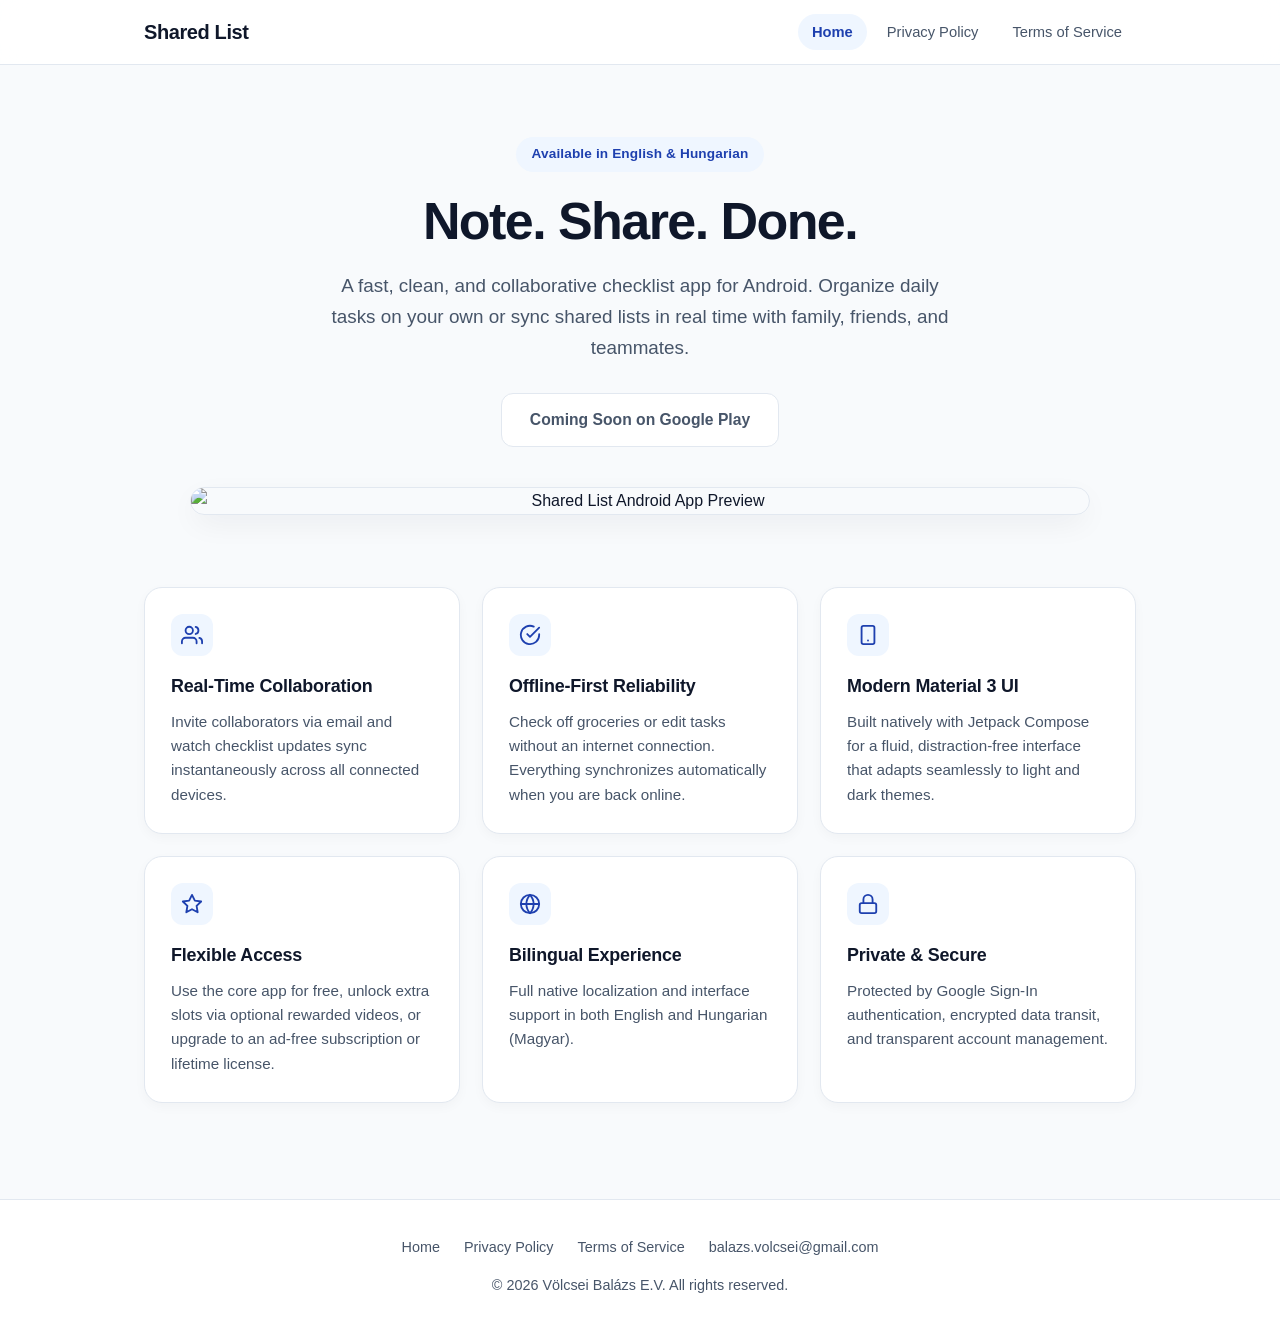
==== docs/index.html @ 23432233 "Update index.html" ====
<!DOCTYPE html>
<html lang="en">
<head>
  <meta charset="UTF-8" />
  <meta name="viewport" content="width=device-width, initial-scale=1.0" />
  <title>Shared List – Note. Share. Done.</title>
  <meta name="description" content="Collaborative checklist and task management app for Android with real-time sync and offline support." />
  <link rel="stylesheet" href="style.css" />
</head>
<body>
  <header>
    <div class="container nav">
      <a href="index.html" class="brand">Shared List</a>
      <nav class="nav-links">
        <a href="index.html" class="active">Home</a>
        <a href="privacy-policy.html">Privacy Policy</a>
        <a href="terms-of-service.html">Terms of Service</a>
      </nav>
    </div>
  </header>

  <main class="container">
    <section class="hero">
      <span class="badge">Available in English &amp; Hungarian</span>
      <h1>Note. Share. Done.</h1>
      <p class="subtitle">
        A fast, clean, and collaborative checklist app for Android. Organize daily tasks on your own or sync shared lists in real time with family, friends, and teammates.
      </p>

      <div class="hero-actions">
        <!-- Once live on Google Play, swap the <span> below with:
        <a href="https://play.google.com/store/apps/details?id=YOUR_PACKAGE_NAME" target="_blank" rel="noopener" class="btn">Get it on Google Play</a>
        -->
        <span class="btn-disabled">Coming Soon on Google Play</span>
      </div>

      <div class="hero-media">
        <img
          class="hero-img"
          src="https://github.com/user-attachments/assets/419040e9-edf5-4b3a-be6b-ce8bc3523b4f"
          alt="Shared List Android App Preview"
        />
      </div>
    </section>

    <section class="grid">
      <div class="card">
        <div class="card-icon">
          <svg viewBox="0 0 24 24" fill="none" stroke="currentColor" stroke-width="2" stroke-linecap="round" stroke-linejoin="round"><path d="M17 21v-2a4 4 0 0 0-4-4H5a4 4 0 0 0-4 4v2"/><circle cx="9" cy="7" r="4"/><path d="M23 21v-2a4 4 0 0 0-3-3.87"/><path d="M16 3.13a4 4 0 0 1 0 7.75"/></svg>
        </div>
        <h3>Real-Time Collaboration</h3>
        <p>Invite collaborators via email and watch checklist updates sync instantaneously across all connected devices.</p>
      </div>

      <div class="card">
        <div class="card-icon">
          <svg viewBox="0 0 24 24" fill="none" stroke="currentColor" stroke-width="2" stroke-linecap="round" stroke-linejoin="round"><path d="M22 11.08V12a10 10 0 1 1-5.93-9.14"/><polyline points="22 4 12 14.01 9 11.01"/></svg>
        </div>
        <h3>Offline-First Reliability</h3>
        <p>Check off groceries or edit tasks without an internet connection. Everything synchronizes automatically when you are back online.</p>
      </div>

      <div class="card">
        <div class="card-icon">
          <svg viewBox="0 0 24 24" fill="none" stroke="currentColor" stroke-width="2" stroke-linecap="round" stroke-linejoin="round"><rect x="5" y="2" width="14" height="20" rx="2" ry="2"/><line x1="12" y1="18" x2="12.01" y2="18"/></svg>
        </div>
        <h3>Modern Material 3 UI</h3>
        <p>Built natively with Jetpack Compose for a fluid, distraction-free interface that adapts seamlessly to light and dark themes.</p>
      </div>

      <div class="card">
        <div class="card-icon">
          <svg viewBox="0 0 24 24" fill="none" stroke="currentColor" stroke-width="2" stroke-linecap="round" stroke-linejoin="round"><polygon points="12 2 15.09 8.26 22 9.27 17 14.14 18.18 21.02 12 17.77 5.82 21.02 7 14.14 2 9.27 8.91 8.26 12 2"/></svg>
        </div>
        <h3>Flexible Access</h3>
        <p>Use the core app for free, unlock extra slots via optional rewarded videos, or upgrade to an ad-free subscription or lifetime license.</p>
      </div>

      <div class="card">
        <div class="card-icon">
          <svg viewBox="0 0 24 24" fill="none" stroke="currentColor" stroke-width="2" stroke-linecap="round" stroke-linejoin="round"><circle cx="12" cy="12" r="10"/><line x1="2" y1="12" x2="22" y2="12"/><path d="M12 2a15.3 15.3 0 0 1 4 10 15.3 15.3 0 0 1-4 10 15.3 15.3 0 0 1-4-10 15.3 15.3 0 0 1 4-10z"/></svg>
        </div>
        <h3>Bilingual Experience</h3>
        <p>Full native localization and interface support in both English and Hungarian (Magyar).</p>
      </div>

      <div class="card">
        <div class="card-icon">
          <svg viewBox="0 0 24 24" fill="none" stroke="currentColor" stroke-width="2" stroke-linecap="round" stroke-linejoin="round"><rect x="3" y="11" width="18" height="11" rx="2" ry="2"/><path d="M7 11V7a5 5 0 0 1 10 0v4"/></svg>
        </div>
        <h3>Private &amp; Secure</h3>
        <p>Protected by Google Sign-In authentication, encrypted data transit, and transparent account management.</p>
      </div>
    </section>
  </main>

  <footer>
    <div class="container">
      <div class="footer-links">
        <a href="index.html">Home</a>
        <a href="privacy-policy.html">Privacy Policy</a>
        <a href="terms-of-service.html">Terms of Service</a>
        <a href="mailto:balazs.volcsei@gmail.com">balazs.volcsei@gmail.com</a>
      </div>
      <p>&copy; 2026 Völcsei Balázs E.V. All rights reserved.</p>
    </div>
  </footer>
</body>
</html>
---- docs/style.css ----
:root {
  --bg: #f8fafc;
  --surface: #ffffff;
  --surface-hover: #f1f5f9;
  --header-bg: rgba(255, 255, 255, 0.88);
  --text: #0f172a;
  --text-muted: #475569;
  --primary: #2563eb;
  --primary-hover: #1d4ed8;
  --border: #e2e8f0;
  --badge-bg: #eff6ff;
  --badge-text: #1e40af;
  --shadow: 0 10px 30px -5px rgba(15, 23, 42, 0.08);
  --card-shadow: 0 4px 12px rgba(15, 23, 42, 0.03);
}

@media (prefers-color-scheme: dark) {
  :root {
    --bg: #0b1120;
    --surface: #151f32;
    --surface-hover: #1e293b;
    --header-bg: rgba(21, 31, 50, 0.88);
    --text: #f8fafc;
    --text-muted: #94a3b8;
    --primary: #3b82f6;
    --primary-hover: #60a5fa;
    --border: #26354d;
    --badge-bg: rgba(59, 130, 246, 0.16);
    --badge-text: #93c5fd;
    --shadow: 0 16px 36px -6px rgba(0, 0, 0, 0.45);
    --card-shadow: 0 4px 16px rgba(0, 0, 0, 0.2);
  }
}

* {
  box-sizing: border-box;
  margin: 0;
  padding: 0;
}

html {
  scroll-behavior: smooth;
}

body {
  font-family: -apple-system, BlinkMacSystemFont, "Segoe UI", Roboto, Helvetica, Arial, sans-serif;
  background-color: var(--bg);
  color: var(--text);
  line-height: 1.65;
  min-height: 100vh;
  display: flex;
  flex-direction: column;
  -webkit-font-smoothing: antialiased;
}

main {
  flex: 1;
}

.container {
  width: 100%;
  max-width: 1040px;
  margin: 0 auto;
  padding: 0 24px;
}

/* Sticky Material-style Top Bar */
header {
  position: sticky;
  top: 0;
  z-index: 100;
  border-bottom: 1px solid var(--border);
  background: var(--header-bg);
  backdrop-filter: blur(12px);
  -webkit-backdrop-filter: blur(12px);
  padding: 14px 0;
}

.nav {
  display: flex;
  justify-content: space-between;
  align-items: center;
  gap: 16px;
}

.brand {
  font-weight: 700;
  font-size: 1.25rem;
  letter-spacing: -0.02em;
  color: var(--text);
  text-decoration: none;
  white-space: nowrap;
}

.nav-links {
  display: flex;
  align-items: center;
  flex-wrap: wrap;
  gap: 6px;
}

.nav-links a {
  color: var(--text-muted);
  text-decoration: none;
  font-size: 0.92rem;
  font-weight: 500;
  padding: 6px 14px;
  border-radius: 999px;
  transition: background-color 0.2s, color 0.2s;
}

.nav-links a:hover {
  color: var(--text);
  background-color: var(--surface-hover);
}

.nav-links a.active {
  color: var(--badge-text);
  background-color: var(--badge-bg);
  font-weight: 600;
}

/* Hero Section */
.hero {
  text-align: center;
  padding: clamp(40px, 7vw, 72px) 0 36px;
}

.badge {
  display: inline-block;
  background: var(--badge-bg);
  color: var(--badge-text);
  padding: 6px 16px;
  border-radius: 999px;
  font-size: 0.85rem;
  font-weight: 600;
  letter-spacing: 0.01em;
  margin-bottom: 20px;
}

h1 {
  font-size: clamp(2.1rem, 5vw, 3.25rem);
  font-weight: 800;
  letter-spacing: -0.03em;
  line-height: 1.15;
  margin-bottom: 18px;
}

.subtitle {
  font-size: clamp(1rem, 2vw, 1.18rem);
  color: var(--text-muted);
  max-width: 640px;
  margin: 0 auto 30px;
}

.hero-actions {
  margin-bottom: 40px;
}

.btn,
.legal-content a.btn {
  display: inline-block;
  background: var(--primary);
  color: #ffffff;
  padding: 13px 28px;
  border-radius: 12px;
  text-decoration: none;
  font-weight: 600;
  font-size: 0.98rem;
  box-shadow: 0 4px 12px rgba(37, 99, 235, 0.25);
  transition: background 0.2s, transform 0.15s, box-shadow 0.2s;
}

.btn:hover,
.legal-content a.btn:hover {
  background: var(--primary-hover);
  color: #ffffff;
  transform: translateY(-1px);
}

.btn-disabled {
  display: inline-block;
  background: var(--surface);
  color: var(--text-muted);
  border: 1px solid var(--border);
  padding: 13px 28px;
  border-radius: 12px;
  font-weight: 600;
  font-size: 0.98rem;
  cursor: default;
}

.hero-media {
  max-width: 900px;
  margin: 0 auto;
}

.hero-img {
  width: 100%;
  height: auto;
  display: block;
  border-radius: 20px;
  border: 1px solid var(--border);
  box-shadow: var(--shadow);
}

/* Feature Grid (3 cols large, 2 cols tablet, 1 col mobile) */
.grid {
  display: grid;
  grid-template-columns: repeat(3, 1fr);
  gap: 22px;
  margin: 36px 0 56px;
}

.card {
  background: var(--surface);
  border: 1px solid var(--border);
  border-radius: 18px;
  padding: 26px;
  box-shadow: var(--card-shadow);
  transition: transform 0.2s, border-color 0.2s;
}

.card:hover {
  transform: translateY(-2px);
  border-color: var(--primary);
}

.card-icon {
  width: 42px;
  height: 42px;
  border-radius: 12px;
  background: var(--badge-bg);
  color: var(--badge-text);
  display: flex;
  align-items: center;
  justify-content: center;
  margin-bottom: 16px;
}

.card-icon svg {
  width: 22px;
  height: 22px;
}

.card h3 {
  margin-bottom: 8px;
  font-size: 1.12rem;
  font-weight: 700;
  letter-spacing: -0.01em;
}

.card p {
  color: var(--text-muted);
  font-size: 0.95rem;
  line-height: 1.6;
}

/* Legal Document Container (Constrained to 840px for readability) */
.legal-content {
  background: var(--surface);
  border: 1px solid var(--border);
  border-radius: 18px;
  padding: clamp(24px, 5vw, 44px);
  margin: 40px auto;
  max-width: 840px;
  box-shadow: var(--card-shadow);
}

.legal-content h1 {
  font-size: clamp(1.65rem, 3.5vw, 2.15rem);
  margin-bottom: 16px;
}

.legal-content h2 {
  margin-top: 30px;
  margin-bottom: 12px;
  font-size: clamp(1.25rem, 2.5vw, 1.45rem);
  letter-spacing: -0.01em;
}

.legal-content h3 {
  margin-top: 22px;
  margin-bottom: 8px;
  font-size: 1.1rem;
}

.legal-content p,
.legal-content li {
  color: var(--text-muted);
  margin-bottom: 12px;
  font-size: 0.98rem;
}

.legal-content ul,
.legal-content ol {
  padding-left: 24px;
  margin-bottom: 16px;
}

.legal-content a {
  color: var(--primary);
  text-underline-offset: 3px;
}

.highlight-box {
  background: var(--badge-bg);
  border-left: 4px solid var(--primary);
  padding: 16px 20px;
  border-radius: 10px;
  margin: 22px 0;
}

/* Footer */
footer {
  border-top: 1px solid var(--border);
  background: var(--surface);
  padding: 36px 0;
  margin-top: 40px;
  text-align: center;
  color: var(--text-muted);
  font-size: 0.9rem;
}

.footer-links {
  display: flex;
  justify-content: center;
  flex-wrap: wrap;
  gap: 12px 24px;
  margin-bottom: 14px;
}

.footer-links a {
  color: var(--text-muted);
  text-decoration: none;
  transition: color 0.2s;
}

.footer-links a:hover {
  color: var(--primary);
  text-decoration: underline;
}

/* Tablet Breakpoint */
@media (max-width: 920px) {
  .grid {
    grid-template-columns: repeat(2, 1fr);
  }
}

/* Mobile Breakpoint */
@media (max-width: 640px) {
  .container {
    padding: 0 16px;
  }

  .nav {
    flex-direction: column;
    align-items: center;
    gap: 10px;
  }

  .nav-links {
    justify-content: center;
    gap: 4px;
  }

  .nav-links a {
    font-size: 0.85rem;
    padding: 5px 10px;
  }

  .grid {
    grid-template-columns: 1fr;
    gap: 16px;
    margin: 28px 0 40px;
  }

  .card {
    padding: 22px;
  }

  .legal-content {
    margin: 24px auto;
    border-radius: 14px;
  }

  .footer-links {
    gap: 10px 16px;
  }
}
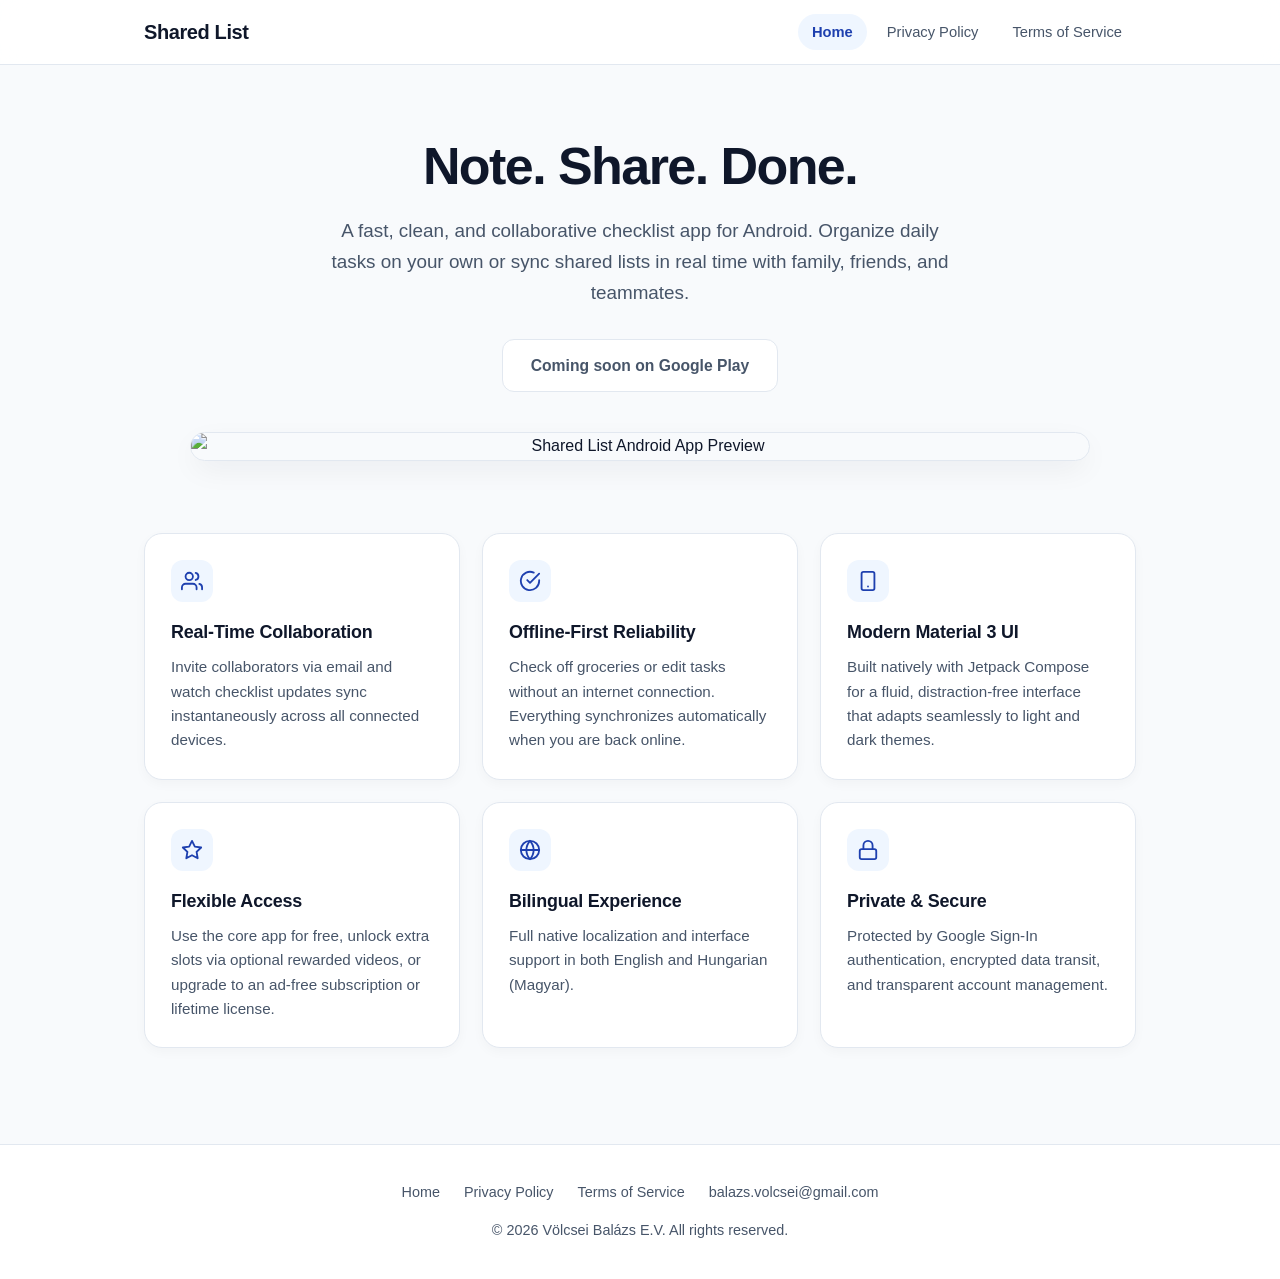
==== commit e52c6b63: "Update index.html to modify availability badge and button text Removed the badge indicating availabi" ====
--- a/docs/index.html
+++ b/docs/index.html
@@ -21,7 +21,6 @@
 
   <main class="container">
     <section class="hero">
-      <span class="badge">Available in English &amp; Hungarian</span>
       <h1>Note. Share. Done.</h1>
       <p class="subtitle">
         A fast, clean, and collaborative checklist app for Android. Organize daily tasks on your own or sync shared lists in real time with family, friends, and teammates.
@@ -31,7 +30,7 @@
         <!-- Once live on Google Play, swap the <span> below with:
         <a href="https://play.google.com/store/apps/details?id=YOUR_PACKAGE_NAME" target="_blank" rel="noopener" class="btn">Get it on Google Play</a>
         -->
-        <span class="btn-disabled">Coming Soon on Google Play</span>
+        <span class="btn-disabled">Coming soon on Google Play</span>
       </div>
 
       <div class="hero-media">
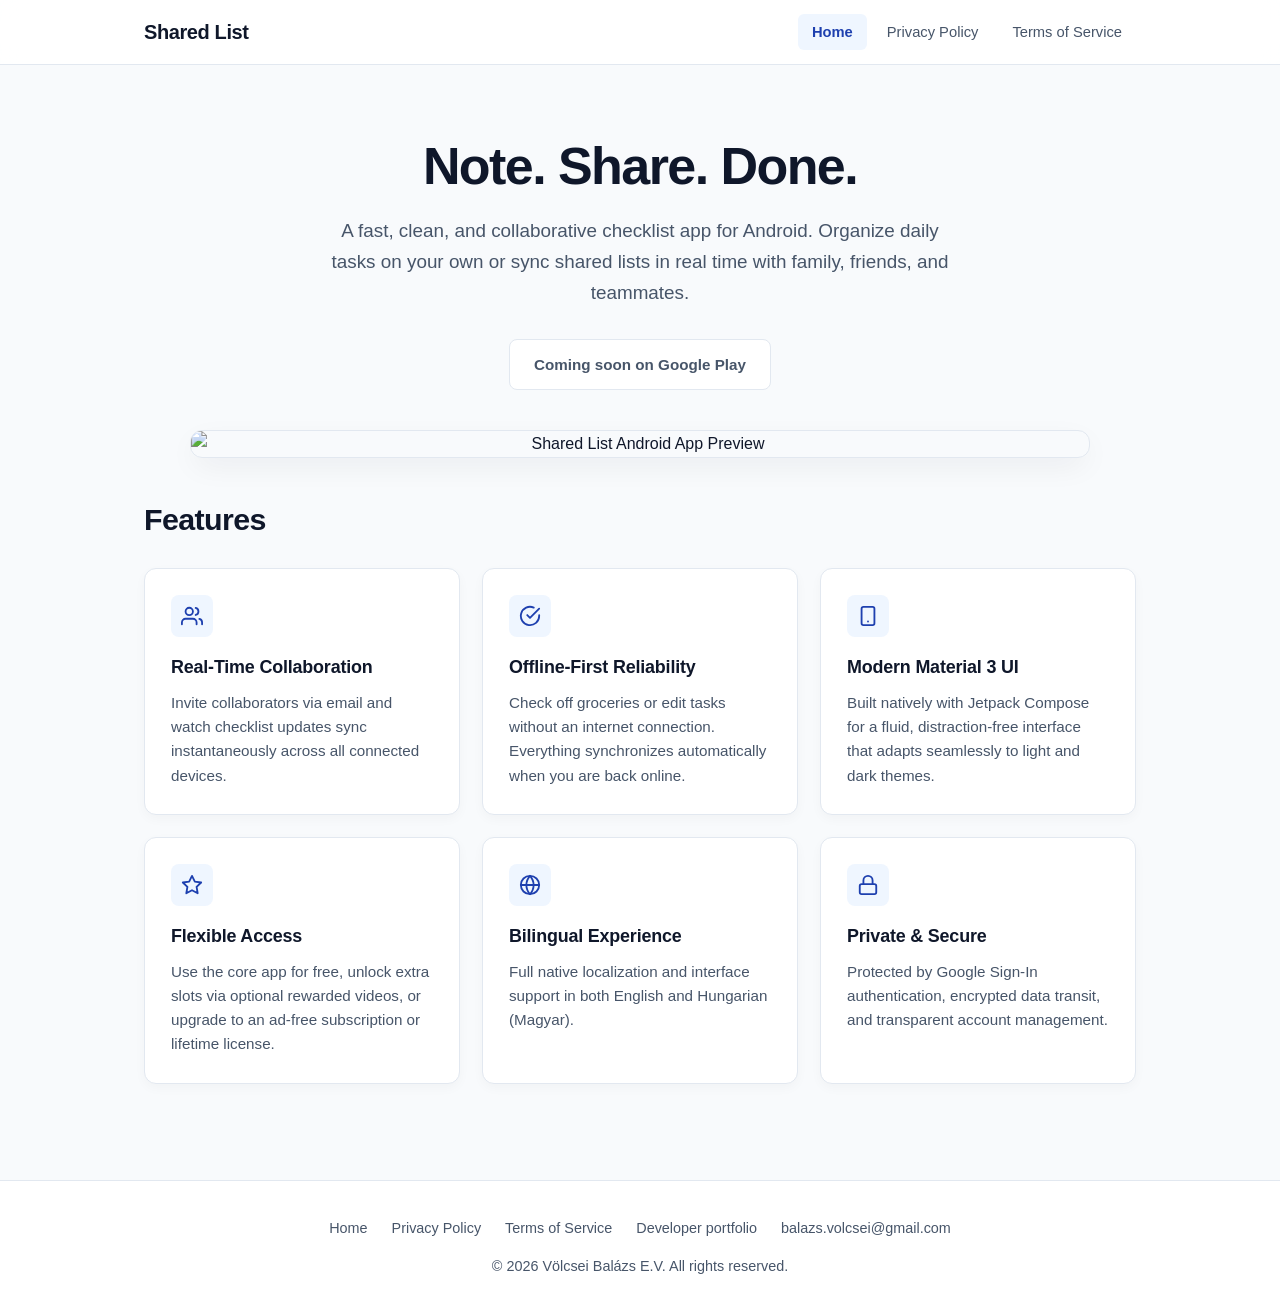
==== commit c67ecf92: "feat: add documentation and website pages for app privacy policy, terms, and account deletion" ====
--- a/docs/index.html
+++ b/docs/index.html
@@ -3,6 +3,7 @@
 <head>
   <meta charset="UTF-8" />
   <meta name="viewport" content="width=device-width, initial-scale=1.0" />
+  <meta name="color-scheme" content="light dark" />
   <title>Shared List – Note. Share. Done.</title>
   <meta name="description" content="Collaborative checklist and task management app for Android with real-time sync and offline support." />
   <link rel="stylesheet" href="style.css" />
@@ -42,7 +43,9 @@
       </div>
     </section>
 
-    <section class="grid">
+    <section class="block" id="features">
+      <h2>Features</h2>
+      <div class="grid">
       <div class="card">
         <div class="card-icon">
           <svg viewBox="0 0 24 24" fill="none" stroke="currentColor" stroke-width="2" stroke-linecap="round" stroke-linejoin="round"><path d="M17 21v-2a4 4 0 0 0-4-4H5a4 4 0 0 0-4 4v2"/><circle cx="9" cy="7" r="4"/><path d="M23 21v-2a4 4 0 0 0-3-3.87"/><path d="M16 3.13a4 4 0 0 1 0 7.75"/></svg>
@@ -90,6 +93,7 @@
         <h3>Private &amp; Secure</h3>
         <p>Protected by Google Sign-In authentication, encrypted data transit, and transparent account management.</p>
       </div>
+      </div>
     </section>
   </main>
 
@@ -99,6 +103,7 @@
         <a href="index.html">Home</a>
         <a href="privacy-policy.html">Privacy Policy</a>
         <a href="terms-of-service.html">Terms of Service</a>
+        <a href="https://balazs-volcsei.github.io/">Developer portfolio</a>
         <a href="mailto:balazs.volcsei@gmail.com">balazs.volcsei@gmail.com</a>
       </div>
       <p>&copy; 2026 Völcsei Balázs E.V. All rights reserved.</p>
--- a/docs/style.css
+++ b/docs/style.css
@@ -64,7 +64,7 @@
   padding: 0 24px;
 }
 
-/* Sticky Material-style Top Bar */
+/* Sticky top bar */
 header {
   position: sticky;
   top: 0;
@@ -105,7 +105,7 @@
   font-size: 0.92rem;
   font-weight: 500;
   padding: 6px 14px;
-  border-radius: 999px;
+  border-radius: 6px;
   transition: background-color 0.2s, color 0.2s;
 }
 
@@ -120,22 +120,10 @@
   font-weight: 600;
 }
 
-/* Hero Section */
+/* Hero */
 .hero {
   text-align: center;
   padding: clamp(40px, 7vw, 72px) 0 36px;
-}
-
-.badge {
-  display: inline-block;
-  background: var(--badge-bg);
-  color: var(--badge-text);
-  padding: 6px 16px;
-  border-radius: 999px;
-  font-size: 0.85rem;
-  font-weight: 600;
-  letter-spacing: 0.01em;
-  margin-bottom: 20px;
 }
 
 h1 {
@@ -154,40 +142,68 @@
 }
 
 .hero-actions {
+  display: flex;
+  justify-content: center;
+  flex-wrap: wrap;
+  gap: 12px;
   margin-bottom: 40px;
+}
+
+/* Rectangular buttons */
+.btn,
+.btn-outline,
+.btn-disabled {
+  display: inline-flex;
+  align-items: center;
+  justify-content: center;
+  gap: 8px;
+  padding: 12px 24px;
+  border-radius: 8px;
+  text-decoration: none;
+  font-weight: 600;
+  font-size: 0.95rem;
+  border: 1px solid transparent;
+  transition: all 0.2s ease;
 }
 
 .btn,
 .legal-content a.btn {
-  display: inline-block;
   background: var(--primary);
   color: #ffffff;
-  padding: 13px 28px;
-  border-radius: 12px;
-  text-decoration: none;
-  font-weight: 600;
-  font-size: 0.98rem;
-  box-shadow: 0 4px 12px rgba(37, 99, 235, 0.25);
-  transition: background 0.2s, transform 0.15s, box-shadow 0.2s;
+  border-color: var(--primary);
 }
 
 .btn:hover,
 .legal-content a.btn:hover {
   background: var(--primary-hover);
+  border-color: var(--primary-hover);
   color: #ffffff;
-  transform: translateY(-1px);
+}
+
+.btn-outline {
+  background: transparent;
+  color: var(--text);
+  border-color: var(--border);
+}
+
+.btn-outline:hover {
+  border-color: var(--primary);
+  color: var(--primary);
+  background: var(--surface-hover);
 }
 
 .btn-disabled {
-  display: inline-block;
   background: var(--surface);
   color: var(--text-muted);
-  border: 1px solid var(--border);
-  padding: 13px 28px;
-  border-radius: 12px;
-  font-weight: 600;
-  font-size: 0.98rem;
+  border-color: var(--border);
   cursor: default;
+}
+
+.btn svg,
+.btn-outline svg {
+  width: 18px;
+  height: 18px;
+  flex-shrink: 0;
 }
 
 .hero-media {
@@ -199,23 +215,28 @@
   width: 100%;
   height: auto;
   display: block;
-  border-radius: 20px;
+  border-radius: 12px;
   border: 1px solid var(--border);
   box-shadow: var(--shadow);
 }
 
-/* Feature Grid (3 cols large, 2 cols tablet, 1 col mobile) */
-.grid {
-  display: grid;
-  grid-template-columns: repeat(3, 1fr);
-  gap: 22px;
-  margin: 36px 0 56px;
-}
-
+/* Sections */
+section.block {
+  margin-bottom: 56px;
+}
+
+section.block > h2 {
+  font-size: clamp(1.5rem, 3vw, 1.9rem);
+  font-weight: 800;
+  letter-spacing: -0.02em;
+  margin-bottom: 24px;
+}
+
+/* Cards */
 .card {
   background: var(--surface);
   border: 1px solid var(--border);
-  border-radius: 18px;
+  border-radius: 12px;
   padding: 26px;
   box-shadow: var(--card-shadow);
   transition: transform 0.2s, border-color 0.2s;
@@ -229,7 +250,7 @@
 .card-icon {
   width: 42px;
   height: 42px;
-  border-radius: 12px;
+  border-radius: 8px;
   background: var(--badge-bg);
   color: var(--badge-text);
   display: flex;
@@ -256,11 +277,157 @@
   line-height: 1.6;
 }
 
-/* Legal Document Container (Constrained to 840px for readability) */
+.grid-2 {
+  display: grid;
+  grid-template-columns: repeat(2, 1fr);
+  gap: 22px;
+}
+
+/* About */
+.about-card p + p {
+  margin-top: 14px;
+}
+
+.about-card > h3 {
+  font-size: 1.3rem;
+  margin-bottom: 12px;
+}
+
+.about-roles {
+  margin-top: 6px;
+}
+
+.about-roles .skill-group p {
+  font-size: 0.95rem;
+}
+
+.about-roles .sep {
+  margin: 0 6px;
+}
+
+/* App cards */
+.app-card {
+  display: flex;
+  flex-direction: column;
+  padding: 0;
+  overflow: hidden;
+}
+
+.preview {
+  aspect-ratio: 16 / 9;
+  width: 100%;
+  background: var(--surface-hover);
+  border-bottom: 1px solid var(--border);
+  overflow: hidden;
+}
+
+.preview img {
+  width: 100%;
+  height: 100%;
+  object-fit: cover;
+  display: block;
+}
+
+.preview.placeholder {
+  display: flex;
+  align-items: center;
+  justify-content: center;
+  color: var(--text-muted);
+}
+
+.preview.placeholder svg {
+  width: 72px;
+  height: 72px;
+}
+
+.app-body {
+  padding: 26px;
+  display: flex;
+  flex-direction: column;
+  gap: 16px;
+  flex: 1;
+}
+
+.app-body h3 {
+  margin-bottom: 0;
+  font-size: 1.3rem;
+}
+
+.card-actions {
+  display: flex;
+  flex-wrap: wrap;
+  gap: 12px;
+  margin-top: auto;
+}
+
+/* Tags */
+.tags {
+  display: flex;
+  flex-wrap: wrap;
+  gap: 6px;
+}
+
+.tag {
+  display: inline-block;
+  background: var(--badge-bg);
+  color: var(--badge-text);
+  padding: 4px 10px;
+  border-radius: 6px;
+  font-size: 0.82rem;
+  font-weight: 600;
+}
+
+.skill-group {
+  margin-top: 18px;
+}
+
+.skill-group h4 {
+  font-size: 0.92rem;
+  font-weight: 600;
+  margin-bottom: 8px;
+}
+
+/* Contact */
+.contact-card {
+  text-align: center;
+  padding: clamp(28px, 5vw, 48px);
+  box-shadow: var(--shadow);
+}
+
+.contact-card h2 {
+  font-size: clamp(1.5rem, 3vw, 1.9rem);
+  font-weight: 800;
+  letter-spacing: -0.02em;
+  margin-bottom: 12px;
+}
+
+.contact-card p {
+  max-width: 600px;
+  margin: 0 auto 26px;
+  color: var(--text-muted);
+}
+
+.contact-card .card-actions {
+  justify-content: center;
+}
+
+.contact-card:hover,
+.contact-card:hover .card-actions {
+  transform: none;
+}
+
+/* Feature grid (3 columns) */
+.grid {
+  display: grid;
+  grid-template-columns: repeat(3, 1fr);
+  gap: 22px;
+}
+
+/* Legal Document Container */
 .legal-content {
   background: var(--surface);
   border: 1px solid var(--border);
-  border-radius: 18px;
+  border-radius: 12px;
   padding: clamp(24px, 5vw, 44px);
   margin: 40px auto;
   max-width: 840px;
@@ -303,12 +470,51 @@
   text-underline-offset: 3px;
 }
 
+/* Jump Links Section */
 .highlight-box {
   background: var(--badge-bg);
   border-left: 4px solid var(--primary);
   padding: 16px 20px;
-  border-radius: 10px;
+  border-radius: 8px;
   margin: 22px 0;
+  display: flex;
+  align-items: center;
+  flex-wrap: wrap;
+  gap: 12px;
+}
+
+.jump-label {
+  font-weight: 600;
+  color: var(--badge-text);
+  margin-right: 4px;
+  font-size: 0.95rem;
+}
+
+.jump-buttons {
+  display: flex;
+  flex-wrap: wrap;
+  gap: 10px;
+}
+
+.btn-jump {
+  display: inline-flex;
+  align-items: center;
+  justify-content: center;
+  background: var(--surface);
+  color: var(--text);
+  border: 1px solid var(--border);
+  padding: 6px 14px;
+  border-radius: 6px;
+  text-decoration: none;
+  font-size: 0.9rem;
+  font-weight: 500;
+  transition: all 0.2s ease;
+}
+
+.btn-jump:hover {
+  border-color: var(--primary);
+  color: var(--primary);
+  background: var(--surface-hover);
 }
 
 /* Footer */
@@ -341,14 +547,19 @@
   text-decoration: underline;
 }
 
-/* Tablet Breakpoint */
+/* Tablet */
 @media (max-width: 920px) {
+  .grid-2 {
+    gap: 18px;
+  }
+
   .grid {
     grid-template-columns: repeat(2, 1fr);
-  }
-}
-
-/* Mobile Breakpoint */
+    gap: 18px;
+  }
+}
+
+/* Mobile */
 @media (max-width: 640px) {
   .container {
     padding: 0 16px;
@@ -370,10 +581,10 @@
     padding: 5px 10px;
   }
 
-  .grid {
+  .grid,
+  .grid-2 {
     grid-template-columns: 1fr;
     gap: 16px;
-    margin: 28px 0 40px;
   }
 
   .card {
@@ -385,7 +596,18 @@
     border-radius: 14px;
   }
 
+  .hero-actions .btn,
+  .hero-actions .btn-outline,
+  .card-actions > * {
+    width: 100%;
+  }
+
   .footer-links {
     gap: 10px 16px;
   }
 }
+
+/* Offset for sticky header anchor jumps */
+section[id] {
+  scroll-margin-top: 100px;
+}
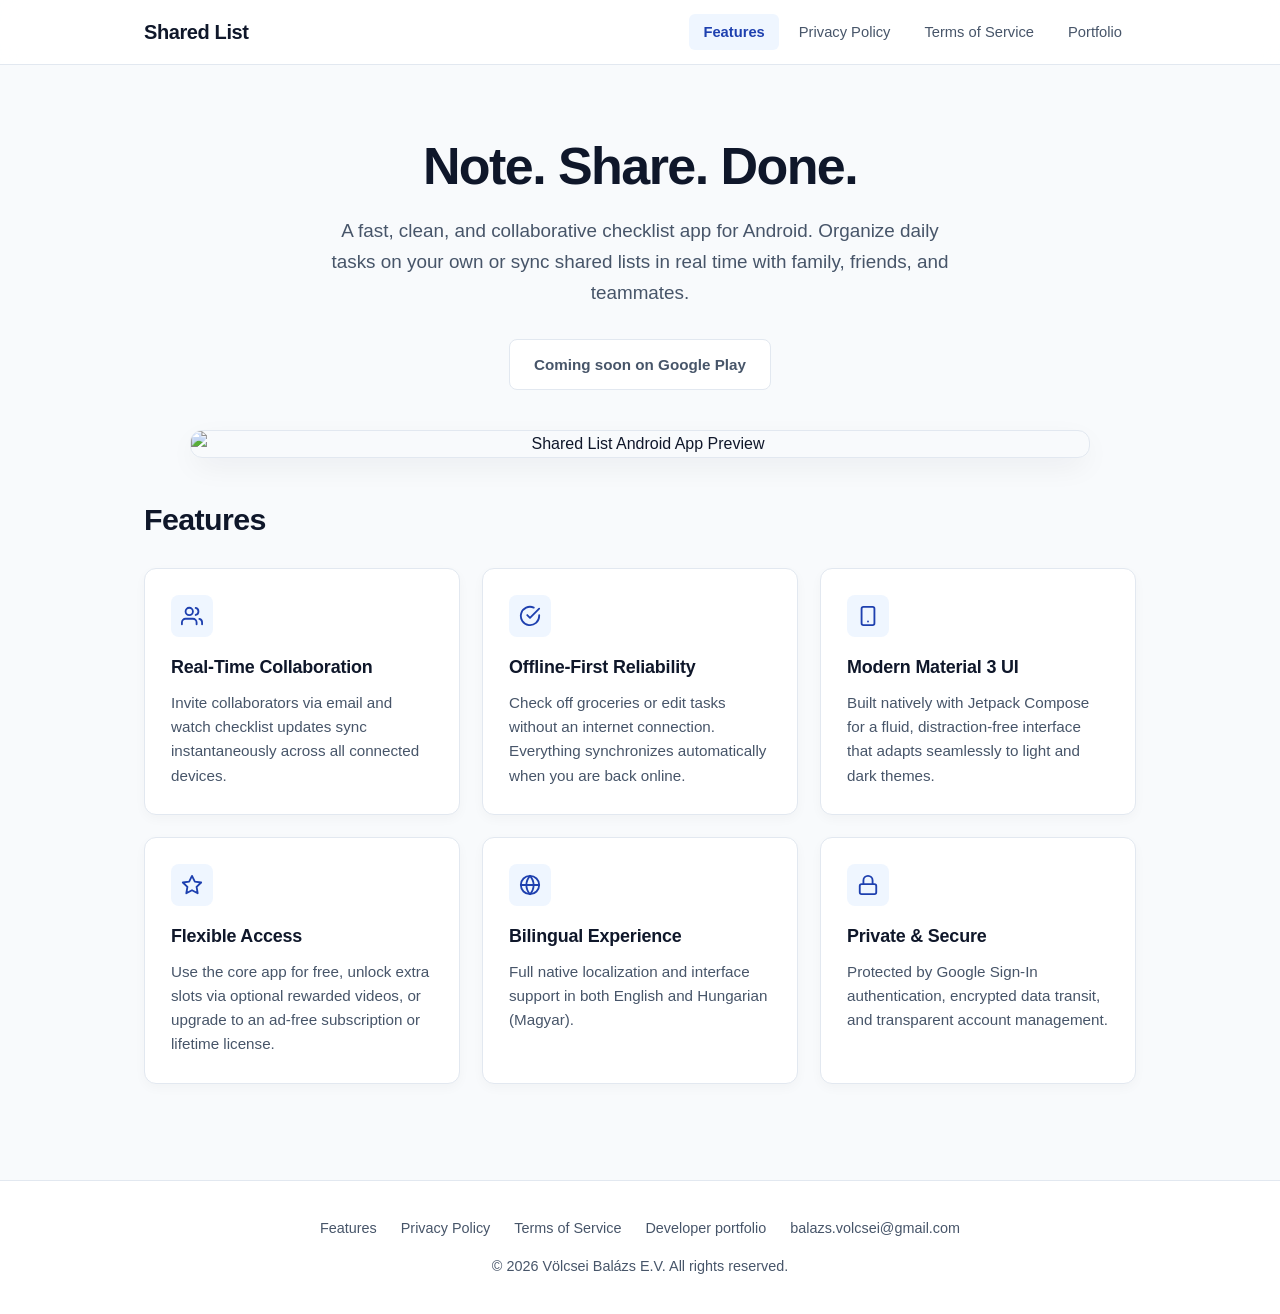
==== commit 966a52e3: "feat: add project documentation and web pages for app features, privacy policy, and account deletion" ====
--- a/docs/index.html
+++ b/docs/index.html
@@ -13,9 +13,10 @@
     <div class="container nav">
       <a href="index.html" class="brand">Shared List</a>
       <nav class="nav-links">
-        <a href="index.html" class="active">Home</a>
+        <a href="index.html" class="active">Features</a>
         <a href="privacy-policy.html">Privacy Policy</a>
         <a href="terms-of-service.html">Terms of Service</a>
+        <a href="https://balazs-volcsei.github.io/">Portfolio</a>
       </nav>
     </div>
   </header>
@@ -100,7 +101,7 @@
   <footer>
     <div class="container">
       <div class="footer-links">
-        <a href="index.html">Home</a>
+        <a href="index.html">Features</a>
         <a href="privacy-policy.html">Privacy Policy</a>
         <a href="terms-of-service.html">Terms of Service</a>
         <a href="https://balazs-volcsei.github.io/">Developer portfolio</a>
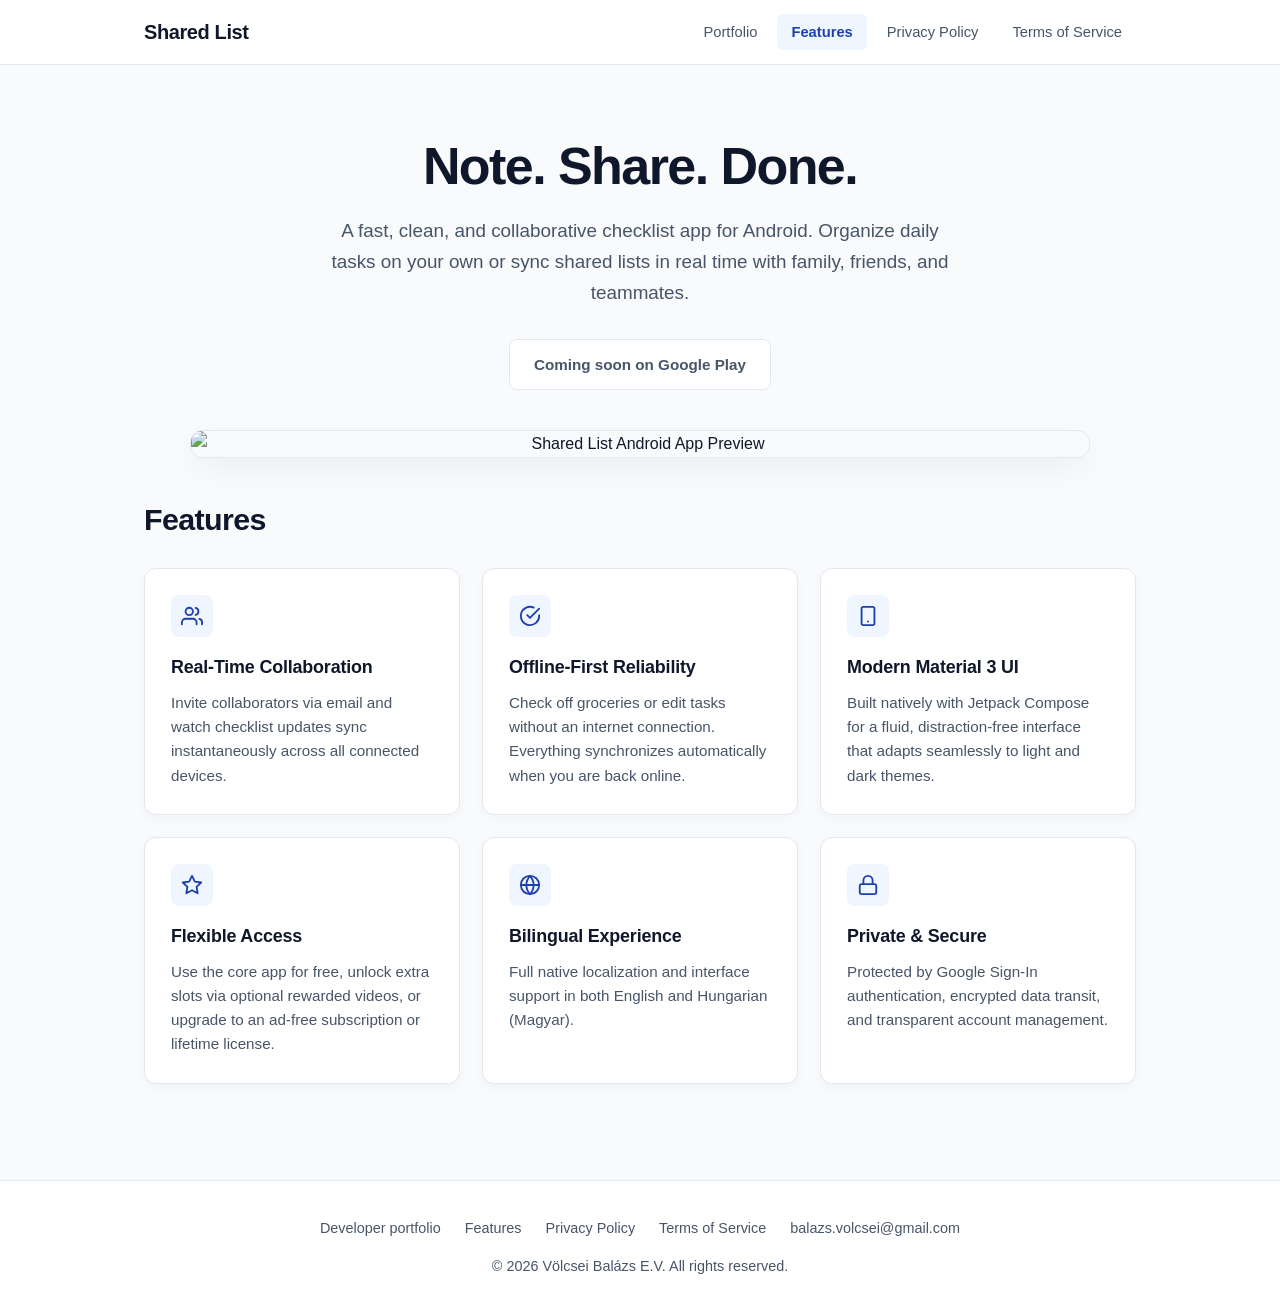
==== commit d1c6c945: "feat: add legal and landing page documentation for Shared List Android" ====
--- a/docs/index.html
+++ b/docs/index.html
@@ -13,10 +13,10 @@
     <div class="container nav">
       <a href="index.html" class="brand">Shared List</a>
       <nav class="nav-links">
+        <a href="https://balazs-volcsei.github.io/">Portfolio</a>
         <a href="index.html" class="active">Features</a>
         <a href="privacy-policy.html">Privacy Policy</a>
         <a href="terms-of-service.html">Terms of Service</a>
-        <a href="https://balazs-volcsei.github.io/">Portfolio</a>
       </nav>
     </div>
   </header>
@@ -101,10 +101,10 @@
   <footer>
     <div class="container">
       <div class="footer-links">
+        <a href="https://balazs-volcsei.github.io/">Developer portfolio</a>
         <a href="index.html">Features</a>
         <a href="privacy-policy.html">Privacy Policy</a>
         <a href="terms-of-service.html">Terms of Service</a>
-        <a href="https://balazs-volcsei.github.io/">Developer portfolio</a>
         <a href="mailto:balazs.volcsei@gmail.com">balazs.volcsei@gmail.com</a>
       </div>
       <p>&copy; 2026 Völcsei Balázs E.V. All rights reserved.</p>
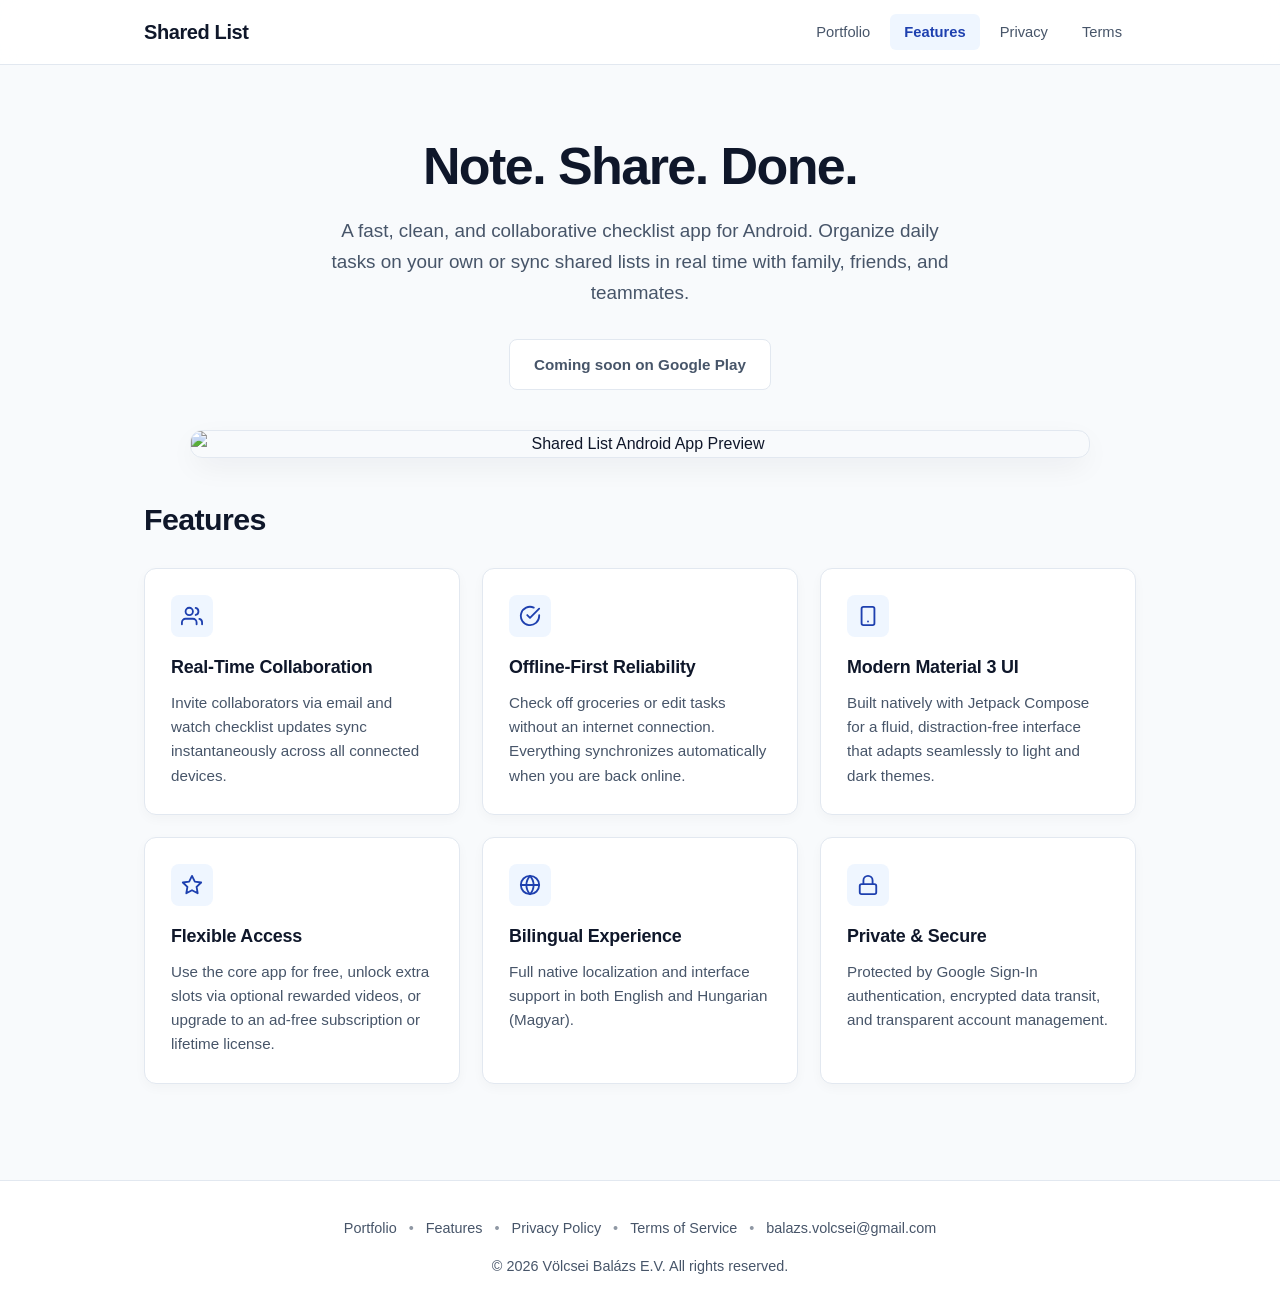
==== commit d3a712ce: "feat: add project documentation and web pages for app features, privacy, terms, and account deletion" ====
--- a/docs/index.html
+++ b/docs/index.html
@@ -15,8 +15,8 @@
       <nav class="nav-links">
         <a href="https://balazs-volcsei.github.io/">Portfolio</a>
         <a href="index.html" class="active">Features</a>
-        <a href="privacy-policy.html">Privacy Policy</a>
-        <a href="terms-of-service.html">Terms of Service</a>
+        <a href="privacy-policy.html">Privacy</a>
+        <a href="terms-of-service.html">Terms</a>
       </nav>
     </div>
   </header>
@@ -101,7 +101,7 @@
   <footer>
     <div class="container">
       <div class="footer-links">
-        <a href="https://balazs-volcsei.github.io/">Developer portfolio</a>
+        <a href="https://balazs-volcsei.github.io/">Portfolio</a>
         <a href="index.html">Features</a>
         <a href="privacy-policy.html">Privacy Policy</a>
         <a href="terms-of-service.html">Terms of Service</a>
--- a/docs/style.css
+++ b/docs/style.css
@@ -532,7 +532,7 @@
   display: flex;
   justify-content: center;
   flex-wrap: wrap;
-  gap: 12px 24px;
+  gap: 10px 12px;
   margin-bottom: 14px;
 }
 
@@ -540,6 +540,14 @@
   color: var(--text-muted);
   text-decoration: none;
   transition: color 0.2s;
+}
+
+.footer-links a:not(:last-child)::after {
+  content: "\2022";
+  display: inline-block;
+  margin-left: 12px;
+  color: var(--text-muted);
+  opacity: 0.6;
 }
 
 .footer-links a:hover {
@@ -565,6 +573,10 @@
     padding: 0 16px;
   }
 
+  .brand {
+    display: none;
+  }
+
   .nav {
     flex-direction: column;
     align-items: center;
@@ -573,12 +585,14 @@
 
   .nav-links {
     justify-content: center;
-    gap: 4px;
+    flex-wrap: nowrap;
+    gap: 2px;
   }
 
   .nav-links a {
-    font-size: 0.85rem;
-    padding: 5px 10px;
+    font-size: 0.8rem;
+    padding: 5px 6px;
+    white-space: nowrap;
   }
 
   .grid,
@@ -603,7 +617,30 @@
   }
 
   .footer-links {
-    gap: 10px 16px;
+    gap: 8px 8px;
+  }
+}
+
+/* Very small phones */
+@media (max-width: 380px) {
+  .nav {
+    max-width: 100%;
+  }
+
+  .nav-links {
+    max-width: 100%;
+    overflow-x: auto;
+    justify-content: flex-start;
+    scrollbar-width: none;
+  }
+
+  .nav-links::-webkit-scrollbar {
+    display: none;
+  }
+
+  .nav-links a {
+    font-size: 0.75rem;
+    padding: 5px 4px;
   }
 }
 
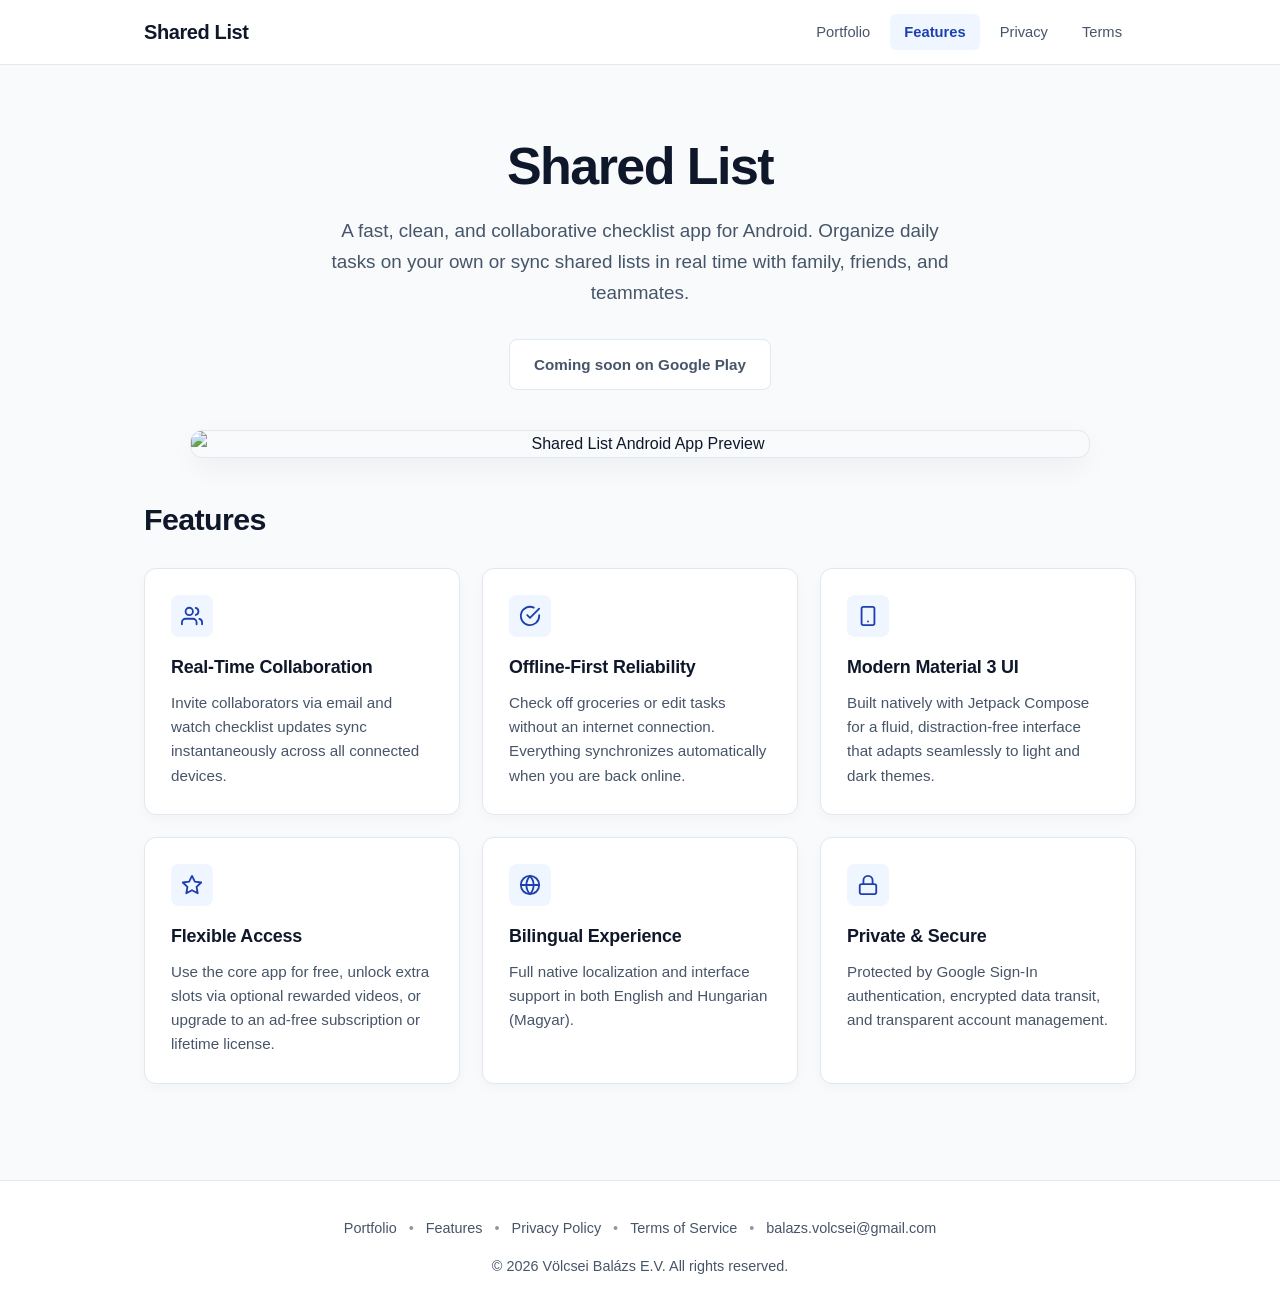
==== commit 3bc92014: "feat: add main index page for app documentation and landing site" ====
--- a/docs/index.html
+++ b/docs/index.html
@@ -4,7 +4,7 @@
   <meta charset="UTF-8" />
   <meta name="viewport" content="width=device-width, initial-scale=1.0" />
   <meta name="color-scheme" content="light dark" />
-  <title>Shared List – Note. Share. Done.</title>
+  <title>Shared List - Note. Share. Done.</title>
   <meta name="description" content="Collaborative checklist and task management app for Android with real-time sync and offline support." />
   <link rel="stylesheet" href="style.css" />
 </head>
@@ -23,7 +23,7 @@
 
   <main class="container">
     <section class="hero">
-      <h1>Note. Share. Done.</h1>
+      <h1>Shared List</h1>
       <p class="subtitle">
         A fast, clean, and collaborative checklist app for Android. Organize daily tasks on your own or sync shared lists in real time with family, friends, and teammates.
       </p>
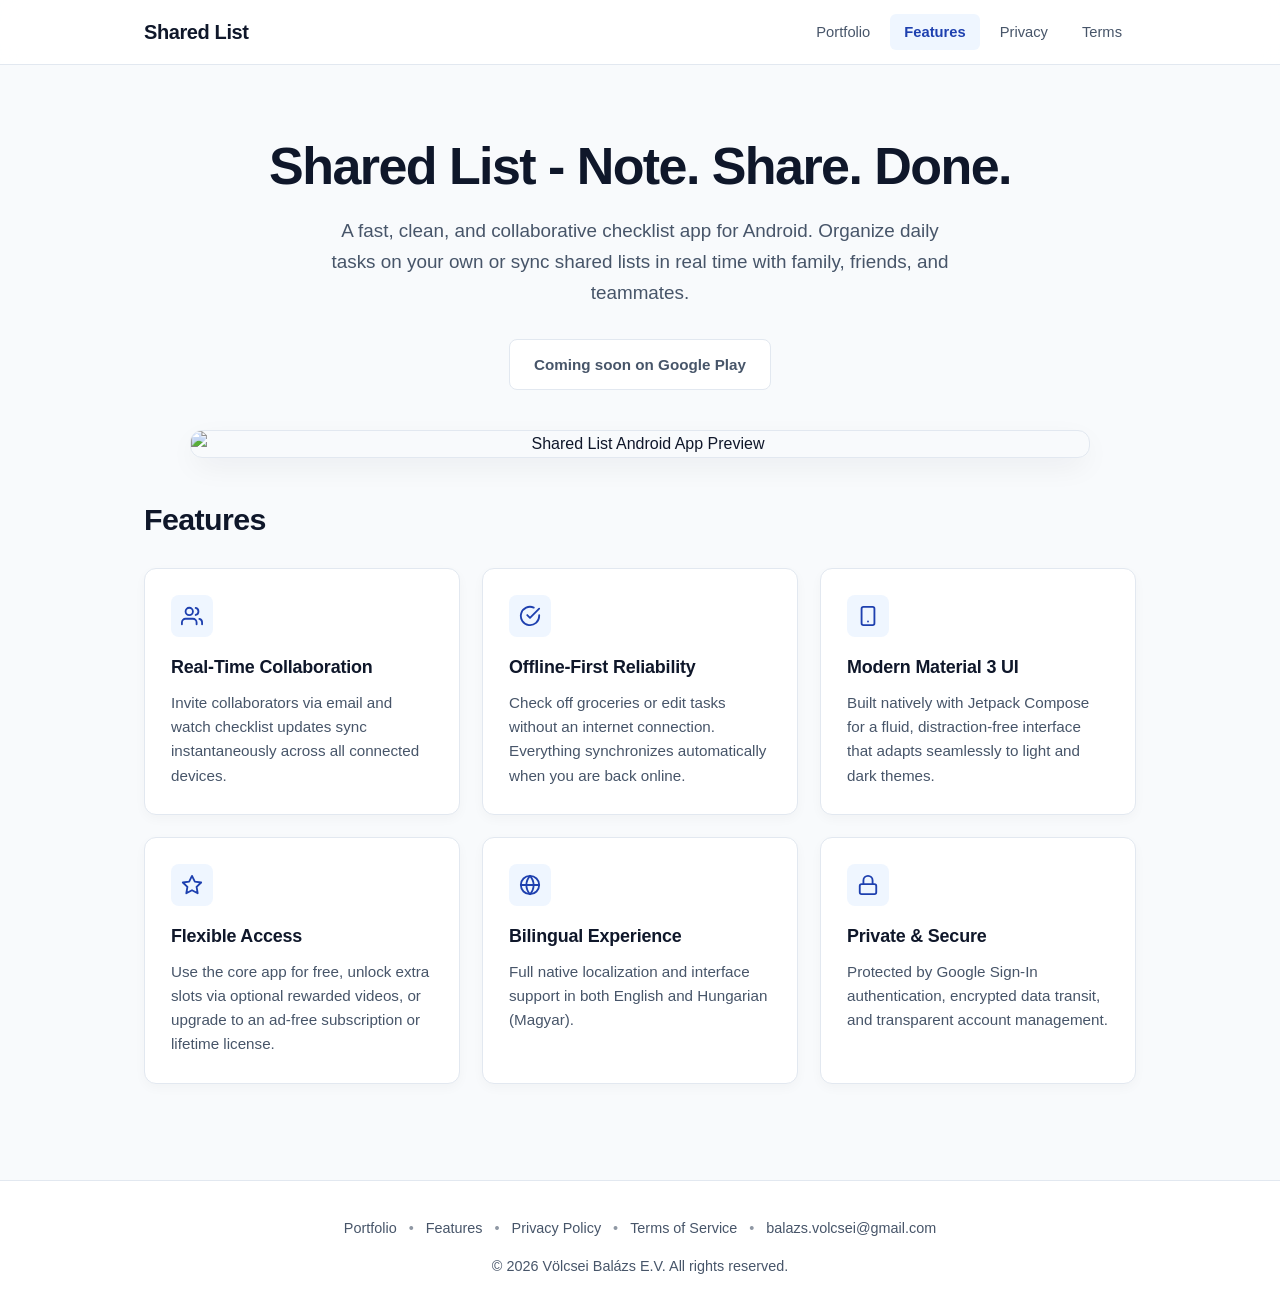
==== commit 4d9f350a: "feat: add landing page index.html for app documentation and features" ====
--- a/docs/index.html
+++ b/docs/index.html
@@ -23,7 +23,7 @@
 
   <main class="container">
     <section class="hero">
-      <h1>Shared List</h1>
+      <h1>Shared List - Note. Share. Done.</h1>
       <p class="subtitle">
         A fast, clean, and collaborative checklist app for Android. Organize daily tasks on your own or sync shared lists in real time with family, friends, and teammates.
       </p>
